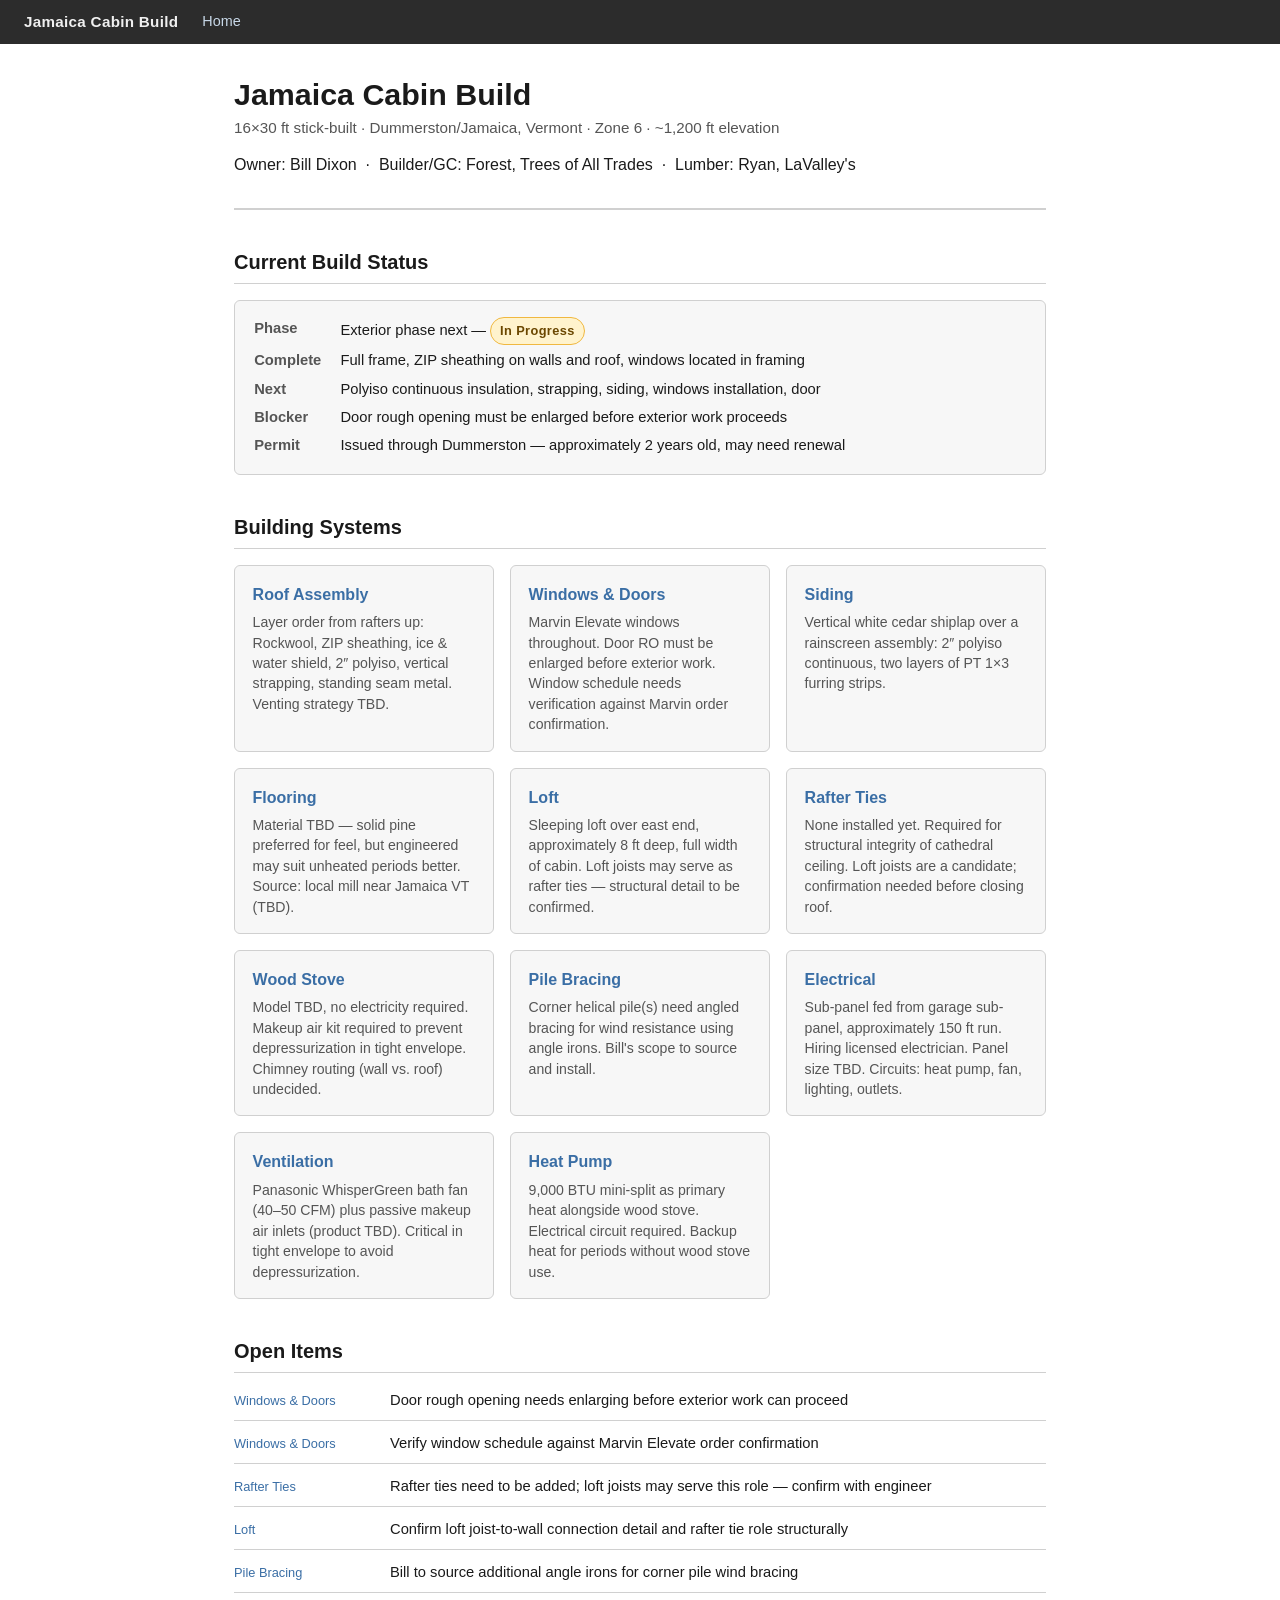
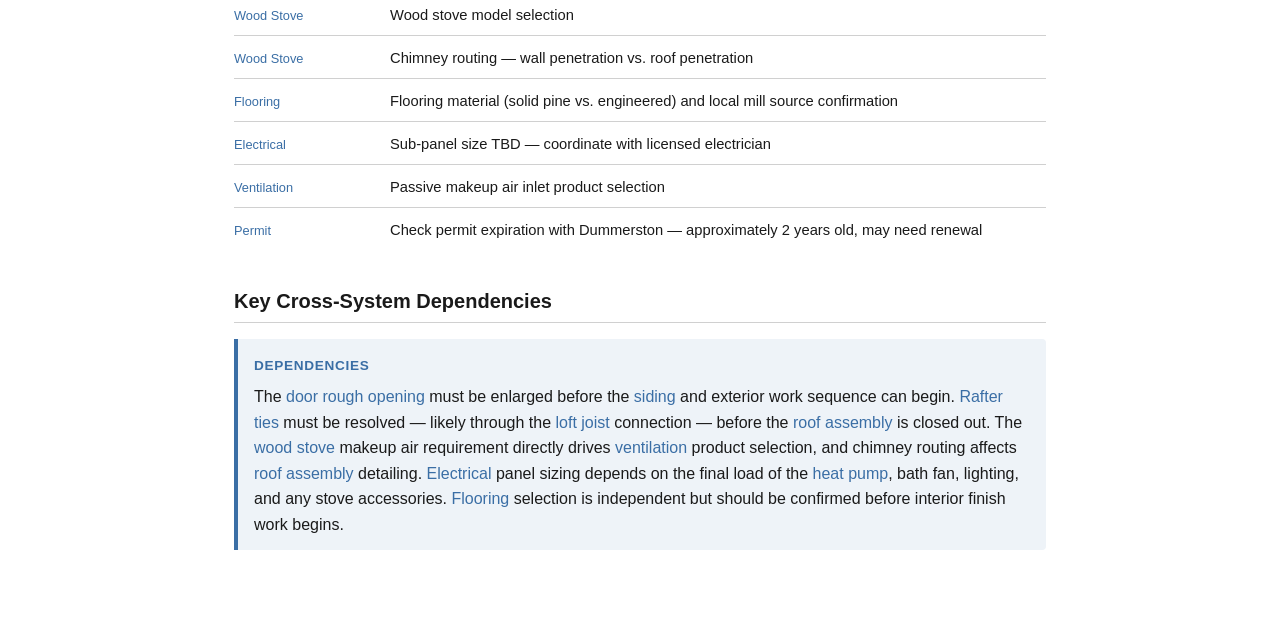
==== index.html @ e4c6d877 "Initial commit: cabin build documentation site Co-Authored-By: Claude Sonnet 4.6 <noreply@anthropic." ====
<!DOCTYPE html>
<html lang="en">
<head>
  <meta charset="UTF-8">
  <meta name="viewport" content="width=device-width, initial-scale=1.0">
  <title>Jamaica Cabin Build</title>
  <link rel="stylesheet" href="styles.css">
</head>
<body>

<nav class="site-nav">
  <span class="nav-title">Jamaica Cabin Build</span>
  <a href="index.html">Home</a>
</nav>

<main class="page-content">

  <!-- ── Project header ── -->
  <header class="page-header">
    <h1>Jamaica Cabin Build</h1>
    <p class="subtitle">16&times;30 ft stick-built &middot; Dummerston/Jamaica, Vermont &middot; Zone 6 &middot; ~1,200 ft elevation</p>
    <p>Owner: Bill Dixon &nbsp;&middot;&nbsp; Builder/GC: Forest, Trees of All Trades &nbsp;&middot;&nbsp; Lumber: Ryan, LaValley's</p>
  </header>

  <!-- ── Build status summary ── -->
  <section class="section">
    <h2>Current Build Status</h2>
    <div class="build-summary">
      <dl>
        <dt>Phase</dt>
        <dd>Exterior phase next &mdash; <span class="status-badge in-progress">In Progress</span></dd>
        <dt>Complete</dt>
        <dd>Full frame, ZIP sheathing on walls and roof, windows located in framing</dd>
        <dt>Next</dt>
        <dd>Polyiso continuous insulation, strapping, siding, windows installation, door</dd>
        <dt>Blocker</dt>
        <dd>Door rough opening must be enlarged before exterior work proceeds</dd>
        <dt>Permit</dt>
        <dd>Issued through Dummerston &mdash; approximately 2 years old, may need renewal</dd>
      </dl>
    </div>
  </section>

  <!-- ── Systems grid ── -->
  <section class="section">
    <h2>Building Systems</h2>
    <div class="systems-grid">

      <div class="system-card">
        <a href="roof-assembly.html">Roof Assembly</a>
        <p>Layer order from rafters up: Rockwool, ZIP sheathing, ice &amp; water shield, 2&Prime; polyiso, vertical strapping, standing seam metal. Venting strategy TBD.</p>
      </div>

      <div class="system-card">
        <a href="windows-doors.html">Windows &amp; Doors</a>
        <p>Marvin Elevate windows throughout. Door RO must be enlarged before exterior work. Window schedule needs verification against Marvin order confirmation.</p>
      </div>

      <div class="system-card">
        <a href="siding.html">Siding</a>
        <p>Vertical white cedar shiplap over a rainscreen assembly: 2&Prime; polyiso continuous, two layers of PT 1&times;3 furring strips.</p>
      </div>

      <div class="system-card">
        <a href="flooring.html">Flooring</a>
        <p>Material TBD &mdash; solid pine preferred for feel, but engineered may suit unheated periods better. Source: local mill near Jamaica VT (TBD).</p>
      </div>

      <div class="system-card">
        <a href="loft.html">Loft</a>
        <p>Sleeping loft over east end, approximately 8 ft deep, full width of cabin. Loft joists may serve as rafter ties &mdash; structural detail to be confirmed.</p>
      </div>

      <div class="system-card">
        <a href="rafter-ties.html">Rafter Ties</a>
        <p>None installed yet. Required for structural integrity of cathedral ceiling. Loft joists are a candidate; confirmation needed before closing roof.</p>
      </div>

      <div class="system-card">
        <a href="wood-stove.html">Wood Stove</a>
        <p>Model TBD, no electricity required. Makeup air kit required to prevent depressurization in tight envelope. Chimney routing (wall vs. roof) undecided.</p>
      </div>

      <div class="system-card">
        <a href="pile-bracing.html">Pile Bracing</a>
        <p>Corner helical pile(s) need angled bracing for wind resistance using angle irons. Bill's scope to source and install.</p>
      </div>

      <div class="system-card">
        <a href="electrical.html">Electrical</a>
        <p>Sub-panel fed from garage sub-panel, approximately 150 ft run. Hiring licensed electrician. Panel size TBD. Circuits: heat pump, fan, lighting, outlets.</p>
      </div>

      <div class="system-card">
        <a href="ventilation.html">Ventilation</a>
        <p>Panasonic WhisperGreen bath fan (40&ndash;50 CFM) plus passive makeup air inlets (product TBD). Critical in tight envelope to avoid depressurization.</p>
      </div>

      <div class="system-card">
        <a href="heat-pump.html">Heat Pump</a>
        <p>9,000 BTU mini-split as primary heat alongside wood stove. Electrical circuit required. Backup heat for periods without wood stove use.</p>
      </div>

    </div>
  </section>

  <!-- ── Open items ── -->
  <section class="section">
    <h2>Open Items</h2>
    <ul class="open-items-list">
      <li>
        <span class="item-system"><a href="windows-doors.html">Windows &amp; Doors</a></span>
        <span>Door rough opening needs enlarging before exterior work can proceed</span>
      </li>
      <li>
        <span class="item-system"><a href="windows-doors.html">Windows &amp; Doors</a></span>
        <span>Verify window schedule against Marvin Elevate order confirmation</span>
      </li>
      <li>
        <span class="item-system"><a href="rafter-ties.html">Rafter Ties</a></span>
        <span>Rafter ties need to be added; loft joists may serve this role &mdash; confirm with engineer</span>
      </li>
      <li>
        <span class="item-system"><a href="loft.html">Loft</a></span>
        <span>Confirm loft joist-to-wall connection detail and rafter tie role structurally</span>
      </li>
      <li>
        <span class="item-system"><a href="pile-bracing.html">Pile Bracing</a></span>
        <span>Bill to source additional angle irons for corner pile wind bracing</span>
      </li>
      <li>
        <span class="item-system"><a href="wood-stove.html">Wood Stove</a></span>
        <span>Wood stove model selection</span>
      </li>
      <li>
        <span class="item-system"><a href="wood-stove.html">Wood Stove</a></span>
        <span>Chimney routing &mdash; wall penetration vs. roof penetration</span>
      </li>
      <li>
        <span class="item-system"><a href="flooring.html">Flooring</a></span>
        <span>Flooring material (solid pine vs. engineered) and local mill source confirmation</span>
      </li>
      <li>
        <span class="item-system"><a href="electrical.html">Electrical</a></span>
        <span>Sub-panel size TBD &mdash; coordinate with licensed electrician</span>
      </li>
      <li>
        <span class="item-system"><a href="ventilation.html">Ventilation</a></span>
        <span>Passive makeup air inlet product selection</span>
      </li>
      <li>
        <span class="item-system"><a href="index.html">Permit</a></span>
        <span>Check permit expiration with Dummerston &mdash; approximately 2 years old, may need renewal</span>
      </li>
    </ul>
  </section>

  <!-- ── Cross-system dependencies ── -->
  <section class="section">
    <h2>Key Cross-System Dependencies</h2>
    <div class="callout">
      <p><strong>Dependencies</strong></p>
      <p>The <a href="windows-doors.html">door rough opening</a> must be enlarged before the <a href="siding.html">siding</a> and exterior work sequence can begin. <a href="rafter-ties.html">Rafter ties</a> must be resolved &mdash; likely through the <a href="loft.html">loft joist</a> connection &mdash; before the <a href="roof-assembly.html">roof assembly</a> is closed out. The <a href="wood-stove.html">wood stove</a> makeup air requirement directly drives <a href="ventilation.html">ventilation</a> product selection, and chimney routing affects <a href="roof-assembly.html">roof assembly</a> detailing. <a href="electrical.html">Electrical</a> panel sizing depends on the final load of the <a href="heat-pump.html">heat pump</a>, bath fan, lighting, and any stove accessories. <a href="flooring.html">Flooring</a> selection is independent but should be confirmed before interior finish work begins.</p>
    </div>
  </section>

</main>

</body>
</html>
---- styles.css ----
/* Jamaica Cabin Build -- shared stylesheet */

*, *::before, *::after {
  box-sizing: border-box;
}

:root {
  --color-bg: #ffffff;
  --color-text: #1a1a1a;
  --color-text-muted: #555555;
  --color-border: #d0d0d0;
  --color-nav-bg: #2c2c2c;
  --color-nav-text: #f0f0f0;
  --color-nav-link: #c8d8e8;
  --color-section-bg: #f7f7f7;
  --color-callout-bg: #eef3f8;
  --color-callout-border: #3a6ea5;
  --badge-decided-bg: #d4edda;
  --badge-decided-text: #1a5c2a;
  --badge-decided-border: #82c896;
  --badge-inprogress-bg: #fff3cd;
  --badge-inprogress-text: #6b4700;
  --badge-inprogress-border: #f0b840;
  --badge-open-bg: #f8d7da;
  --badge-open-text: #7a1a1f;
  --badge-open-border: #e07070;
  --max-width: 860px;
}

body {
  font-family: -apple-system, BlinkMacSystemFont, "Segoe UI", Roboto, Helvetica, Arial, sans-serif;
  font-size: 16px;
  line-height: 1.6;
  color: var(--color-text);
  background: var(--color-bg);
  margin: 0;
  padding: 0;
}

/* ── Navigation ── */

.site-nav {
  background: var(--color-nav-bg);
  padding: 0.6rem 1.5rem;
  display: flex;
  align-items: center;
  gap: 1.5rem;
}

.site-nav .nav-title {
  color: var(--color-nav-text);
  font-weight: 600;
  font-size: 0.95rem;
  letter-spacing: 0.02em;
  white-space: nowrap;
}

.site-nav a {
  color: var(--color-nav-link);
  text-decoration: none;
  font-size: 0.9rem;
}

.site-nav a:hover {
  text-decoration: underline;
}

/* ── Page layout ── */

.page-content {
  max-width: var(--max-width);
  margin: 0 auto;
  padding: 2rem 1.5rem 4rem;
}

/* ── Typography ── */

h1 {
  font-size: 1.9rem;
  font-weight: 700;
  margin: 0 0 0.25rem;
  line-height: 1.2;
}

h2 {
  font-size: 1.25rem;
  font-weight: 600;
  margin: 2.25rem 0 0.6rem;
  padding-bottom: 0.3rem;
  border-bottom: 1px solid var(--color-border);
}

h3 {
  font-size: 1rem;
  font-weight: 600;
  margin: 1.25rem 0 0.4rem;
}

p {
  margin: 0.5rem 0 0.9rem;
}

ul, ol {
  margin: 0.4rem 0 0.9rem;
  padding-left: 1.4rem;
}

li {
  margin-bottom: 0.25rem;
}

a {
  color: var(--color-callout-border);
  text-decoration: none;
}

a:hover {
  text-decoration: underline;
}

/* ── Page header ── */

.page-header {
  margin-bottom: 2rem;
  padding-bottom: 1rem;
  border-bottom: 2px solid var(--color-border);
}

.page-header .subtitle {
  color: var(--color-text-muted);
  font-size: 0.95rem;
  margin: 0.25rem 0 0.75rem;
}

/* ── Status badges ── */

.status-badge {
  display: inline-block;
  padding: 0.2em 0.7em;
  border-radius: 999px;
  font-size: 0.8rem;
  font-weight: 600;
  letter-spacing: 0.03em;
  border: 1px solid transparent;
  vertical-align: middle;
}

.status-badge.decided {
  background: var(--badge-decided-bg);
  color: var(--badge-decided-text);
  border-color: var(--badge-decided-border);
}

.status-badge.in-progress {
  background: var(--badge-inprogress-bg);
  color: var(--badge-inprogress-text);
  border-color: var(--badge-inprogress-border);
}

.status-badge.open {
  background: var(--badge-open-bg);
  color: var(--badge-open-text);
  border-color: var(--badge-open-border);
}

/* ── Callout / dependency box ── */

.callout {
  background: var(--color-callout-bg);
  border-left: 4px solid var(--color-callout-border);
  padding: 0.8rem 1rem;
  margin: 1rem 0;
  border-radius: 0 4px 4px 0;
}

.callout p {
  margin: 0 0 0.4rem;
}

.callout p:last-child {
  margin-bottom: 0;
}

.callout strong {
  font-size: 0.85rem;
  text-transform: uppercase;
  letter-spacing: 0.05em;
  color: var(--color-callout-border);
}

/* ── Systems grid (index page) ── */

.systems-grid {
  display: grid;
  grid-template-columns: repeat(auto-fill, minmax(240px, 1fr));
  gap: 1rem;
  margin: 1rem 0 2rem;
}

.system-card {
  border: 1px solid var(--color-border);
  border-radius: 6px;
  padding: 1rem 1.1rem;
  background: var(--color-section-bg);
  transition: border-color 0.15s;
}

.system-card:hover {
  border-color: var(--color-callout-border);
}

.system-card a {
  font-weight: 600;
  font-size: 1rem;
  display: block;
  margin-bottom: 0.3rem;
}

.system-card p {
  font-size: 0.88rem;
  color: var(--color-text-muted);
  margin: 0;
  line-height: 1.45;
}

/* ── Open items table ── */

.open-items-list {
  list-style: none;
  padding: 0;
  margin: 0.5rem 0 1.5rem;
}

.open-items-list li {
  display: flex;
  gap: 1rem;
  align-items: baseline;
  padding: 0.45rem 0;
  border-bottom: 1px solid var(--color-border);
  font-size: 0.92rem;
}

.open-items-list li:last-child {
  border-bottom: none;
}

.open-items-list .item-system {
  flex-shrink: 0;
  font-size: 0.8rem;
  color: var(--color-text-muted);
  min-width: 140px;
}

/* ── Section wrapper (print page-break) ── */

.section {
  page-break-inside: avoid;
}

/* ── Build status summary ── */

.build-summary {
  background: var(--color-section-bg);
  border: 1px solid var(--color-border);
  border-radius: 6px;
  padding: 1rem 1.2rem;
  margin: 1rem 0 2rem;
  font-size: 0.92rem;
}

.build-summary dl {
  display: grid;
  grid-template-columns: max-content 1fr;
  gap: 0.3rem 1.2rem;
  margin: 0;
}

.build-summary dt {
  font-weight: 600;
  color: var(--color-text-muted);
}

.build-summary dd {
  margin: 0;
}

/* ── Dependencies prose note ── */

.deps-note {
  font-size: 0.92rem;
  color: var(--color-text-muted);
  border-top: 1px solid var(--color-border);
  padding-top: 1rem;
  margin-top: 2rem;
}

/* ── Specs table ── */

.specs-table {
  width: 100%;
  border-collapse: collapse;
  font-size: 0.92rem;
  margin: 0.75rem 0 1.25rem;
}

.specs-table th {
  text-align: left;
  font-weight: 600;
  padding: 0.5rem 0.75rem;
  background: var(--color-section-bg);
  border-bottom: 2px solid var(--color-border);
}

.specs-table td {
  padding: 0.45rem 0.75rem;
  border-bottom: 1px solid var(--color-border);
  vertical-align: top;
}

.specs-table td:first-child {
  font-weight: 500;
  width: 200px;
  white-space: nowrap;
}

.specs-table tr:last-child td {
  border-bottom: none;
}

/* ── Diagram ── */

figure {
  margin: 1.25rem 0;
}

figcaption {
  font-size: 0.82rem;
  color: var(--color-text-muted);
  margin-top: 0.4rem;
  font-style: italic;
}

/* ── Decision items ── */

.decision-reason {
  font-size: 0.88rem;
  color: var(--color-text-muted);
  margin: 0.2rem 0 0.8rem;
  padding-left: 0.75rem;
  border-left: 2px solid var(--color-border);
}

/* ── Print stylesheet ── */

@media print {
  .site-nav {
    display: none;
  }

  .status-badge {
    display: none;
  }

  body {
    font-size: 11pt;
    color: #000;
  }

  a {
    color: #000;
    text-decoration: none;
  }

  a[href]::after {
    content: none;
  }

  .page-content {
    max-width: 100%;
    padding: 0;
  }

  .systems-grid {
    display: block;
  }

  .system-card {
    border: none;
    background: none;
    padding: 0.2rem 0;
    break-inside: avoid;
  }

  .callout {
    border-left: 2px solid #000;
    background: none;
  }

  .section {
    page-break-inside: avoid;
  }

  h2 {
    page-break-after: avoid;
  }
}
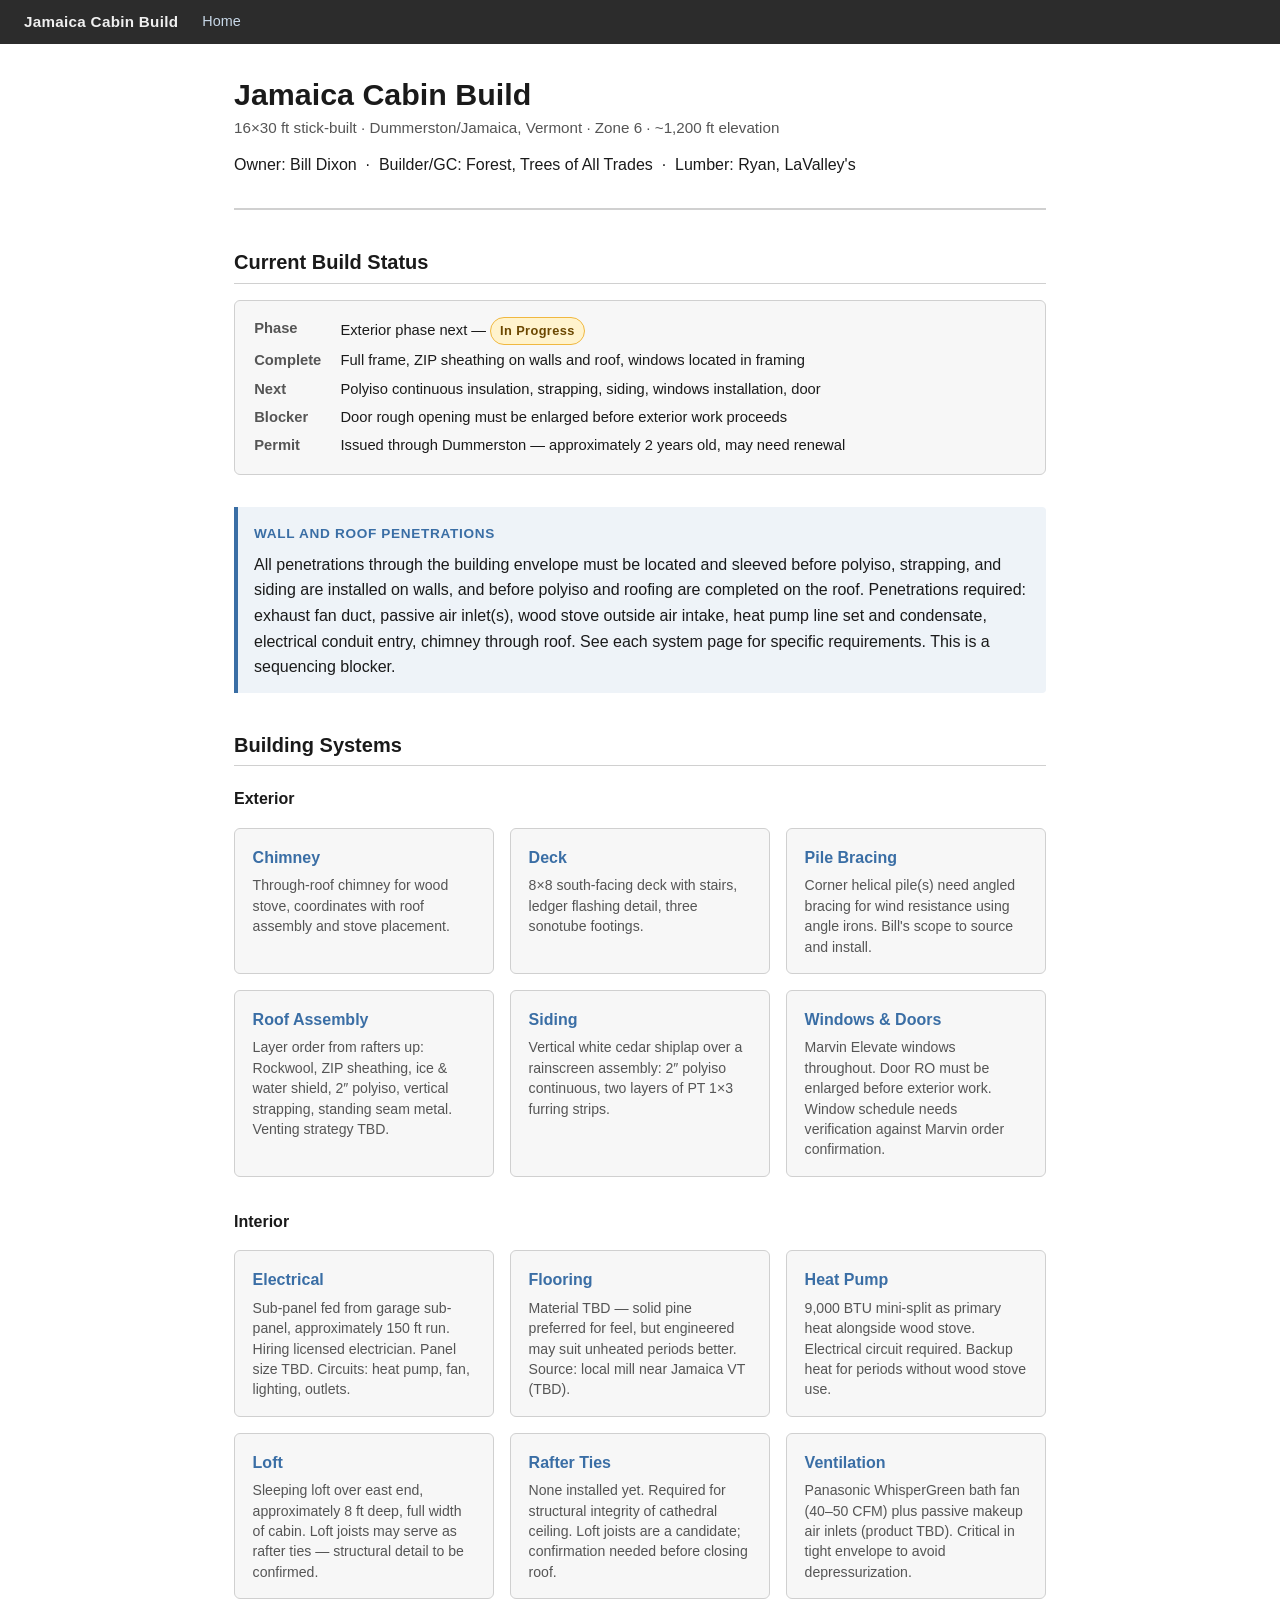
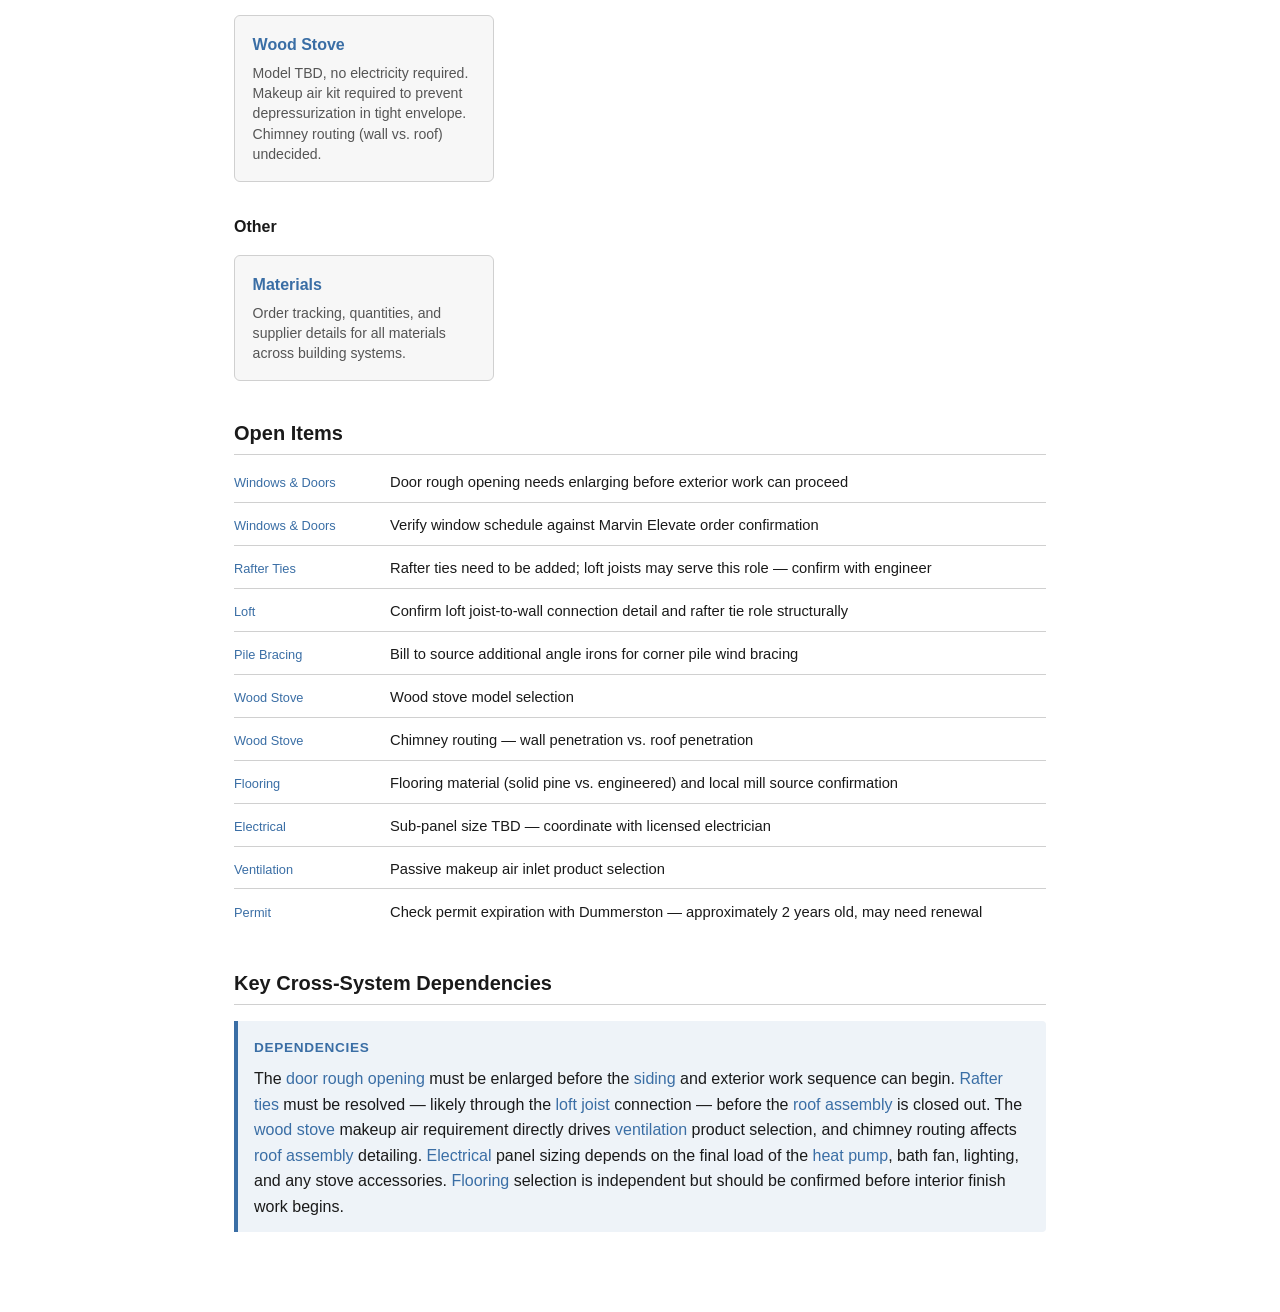
==== commit 5471406f: "Restructure index grid into groups, add penetrations blocker callout Co-Authored-By: Claude Sonnet 4" ====
--- a/index.html
+++ b/index.html
@@ -39,12 +39,33 @@
         <dd>Issued through Dummerston &mdash; approximately 2 years old, may need renewal</dd>
       </dl>
     </div>
+    <div class="callout">
+      <p><strong>Wall and roof penetrations</strong></p>
+      <p>All penetrations through the building envelope must be located and sleeved before polyiso, strapping, and siding are installed on walls, and before polyiso and roofing are completed on the roof. Penetrations required: exhaust fan duct, passive air inlet(s), wood stove outside air intake, heat pump line set and condensate, electrical conduit entry, chimney through roof. See each system page for specific requirements. This is a sequencing blocker.</p>
+    </div>
   </section>
 
   <!-- ── Systems grid ── -->
   <section class="section">
     <h2>Building Systems</h2>
+
+    <h3>Exterior</h3>
     <div class="systems-grid">
+
+      <div class="system-card">
+        <a href="chimney.html">Chimney</a>
+        <p>Through-roof chimney for wood stove, coordinates with roof assembly and stove placement.</p>
+      </div>
+
+      <div class="system-card">
+        <a href="deck.html">Deck</a>
+        <p>8&times;8 south-facing deck with stairs, ledger flashing detail, three sonotube footings.</p>
+      </div>
+
+      <div class="system-card">
+        <a href="pile-bracing.html">Pile Bracing</a>
+        <p>Corner helical pile(s) need angled bracing for wind resistance using angle irons. Bill's scope to source and install.</p>
+      </div>
 
       <div class="system-card">
         <a href="roof-assembly.html">Roof Assembly</a>
@@ -52,13 +73,23 @@
       </div>
 
       <div class="system-card">
+        <a href="siding.html">Siding</a>
+        <p>Vertical white cedar shiplap over a rainscreen assembly: 2&Prime; polyiso continuous, two layers of PT 1&times;3 furring strips.</p>
+      </div>
+
+      <div class="system-card">
         <a href="windows-doors.html">Windows &amp; Doors</a>
         <p>Marvin Elevate windows throughout. Door RO must be enlarged before exterior work. Window schedule needs verification against Marvin order confirmation.</p>
       </div>
 
-      <div class="system-card">
-        <a href="siding.html">Siding</a>
-        <p>Vertical white cedar shiplap over a rainscreen assembly: 2&Prime; polyiso continuous, two layers of PT 1&times;3 furring strips.</p>
+    </div>
+
+    <h3>Interior</h3>
+    <div class="systems-grid">
+
+      <div class="system-card">
+        <a href="electrical.html">Electrical</a>
+        <p>Sub-panel fed from garage sub-panel, approximately 150 ft run. Hiring licensed electrician. Panel size TBD. Circuits: heat pump, fan, lighting, outlets.</p>
       </div>
 
       <div class="system-card">
@@ -67,6 +98,11 @@
       </div>
 
       <div class="system-card">
+        <a href="heat-pump.html">Heat Pump</a>
+        <p>9,000 BTU mini-split as primary heat alongside wood stove. Electrical circuit required. Backup heat for periods without wood stove use.</p>
+      </div>
+
+      <div class="system-card">
         <a href="loft.html">Loft</a>
         <p>Sleeping loft over east end, approximately 8 ft deep, full width of cabin. Loft joists may serve as rafter ties &mdash; structural detail to be confirmed.</p>
       </div>
@@ -77,31 +113,27 @@
       </div>
 
       <div class="system-card">
+        <a href="ventilation.html">Ventilation</a>
+        <p>Panasonic WhisperGreen bath fan (40&ndash;50 CFM) plus passive makeup air inlets (product TBD). Critical in tight envelope to avoid depressurization.</p>
+      </div>
+
+      <div class="system-card">
         <a href="wood-stove.html">Wood Stove</a>
         <p>Model TBD, no electricity required. Makeup air kit required to prevent depressurization in tight envelope. Chimney routing (wall vs. roof) undecided.</p>
       </div>
 
-      <div class="system-card">
-        <a href="pile-bracing.html">Pile Bracing</a>
-        <p>Corner helical pile(s) need angled bracing for wind resistance using angle irons. Bill's scope to source and install.</p>
-      </div>
-
-      <div class="system-card">
-        <a href="electrical.html">Electrical</a>
-        <p>Sub-panel fed from garage sub-panel, approximately 150 ft run. Hiring licensed electrician. Panel size TBD. Circuits: heat pump, fan, lighting, outlets.</p>
-      </div>
-
-      <div class="system-card">
-        <a href="ventilation.html">Ventilation</a>
-        <p>Panasonic WhisperGreen bath fan (40&ndash;50 CFM) plus passive makeup air inlets (product TBD). Critical in tight envelope to avoid depressurization.</p>
-      </div>
-
-      <div class="system-card">
-        <a href="heat-pump.html">Heat Pump</a>
-        <p>9,000 BTU mini-split as primary heat alongside wood stove. Electrical circuit required. Backup heat for periods without wood stove use.</p>
-      </div>
-
-    </div>
+    </div>
+
+    <h3>Other</h3>
+    <div class="systems-grid">
+
+      <div class="system-card">
+        <a href="materials.html">Materials</a>
+        <p>Order tracking, quantities, and supplier details for all materials across building systems.</p>
+      </div>
+
+    </div>
+
   </section>
 
   <!-- ── Open items ── -->
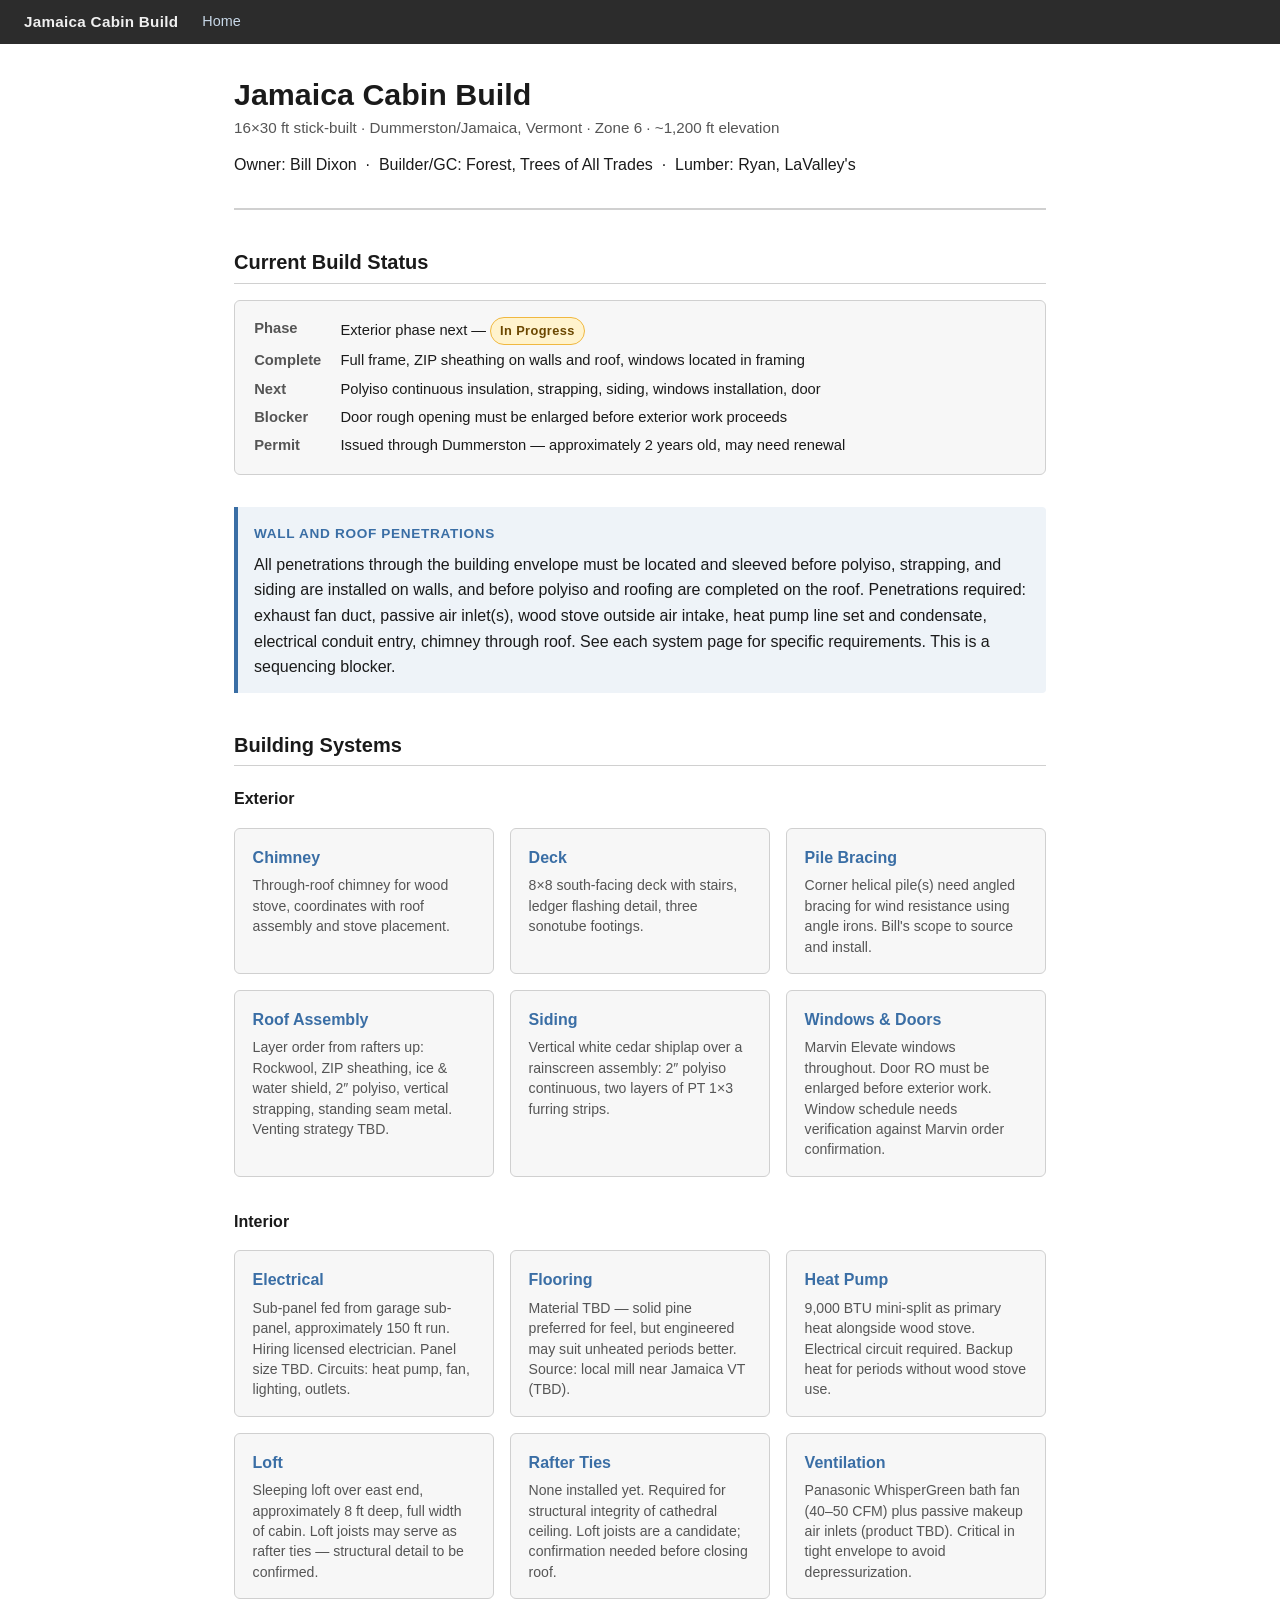
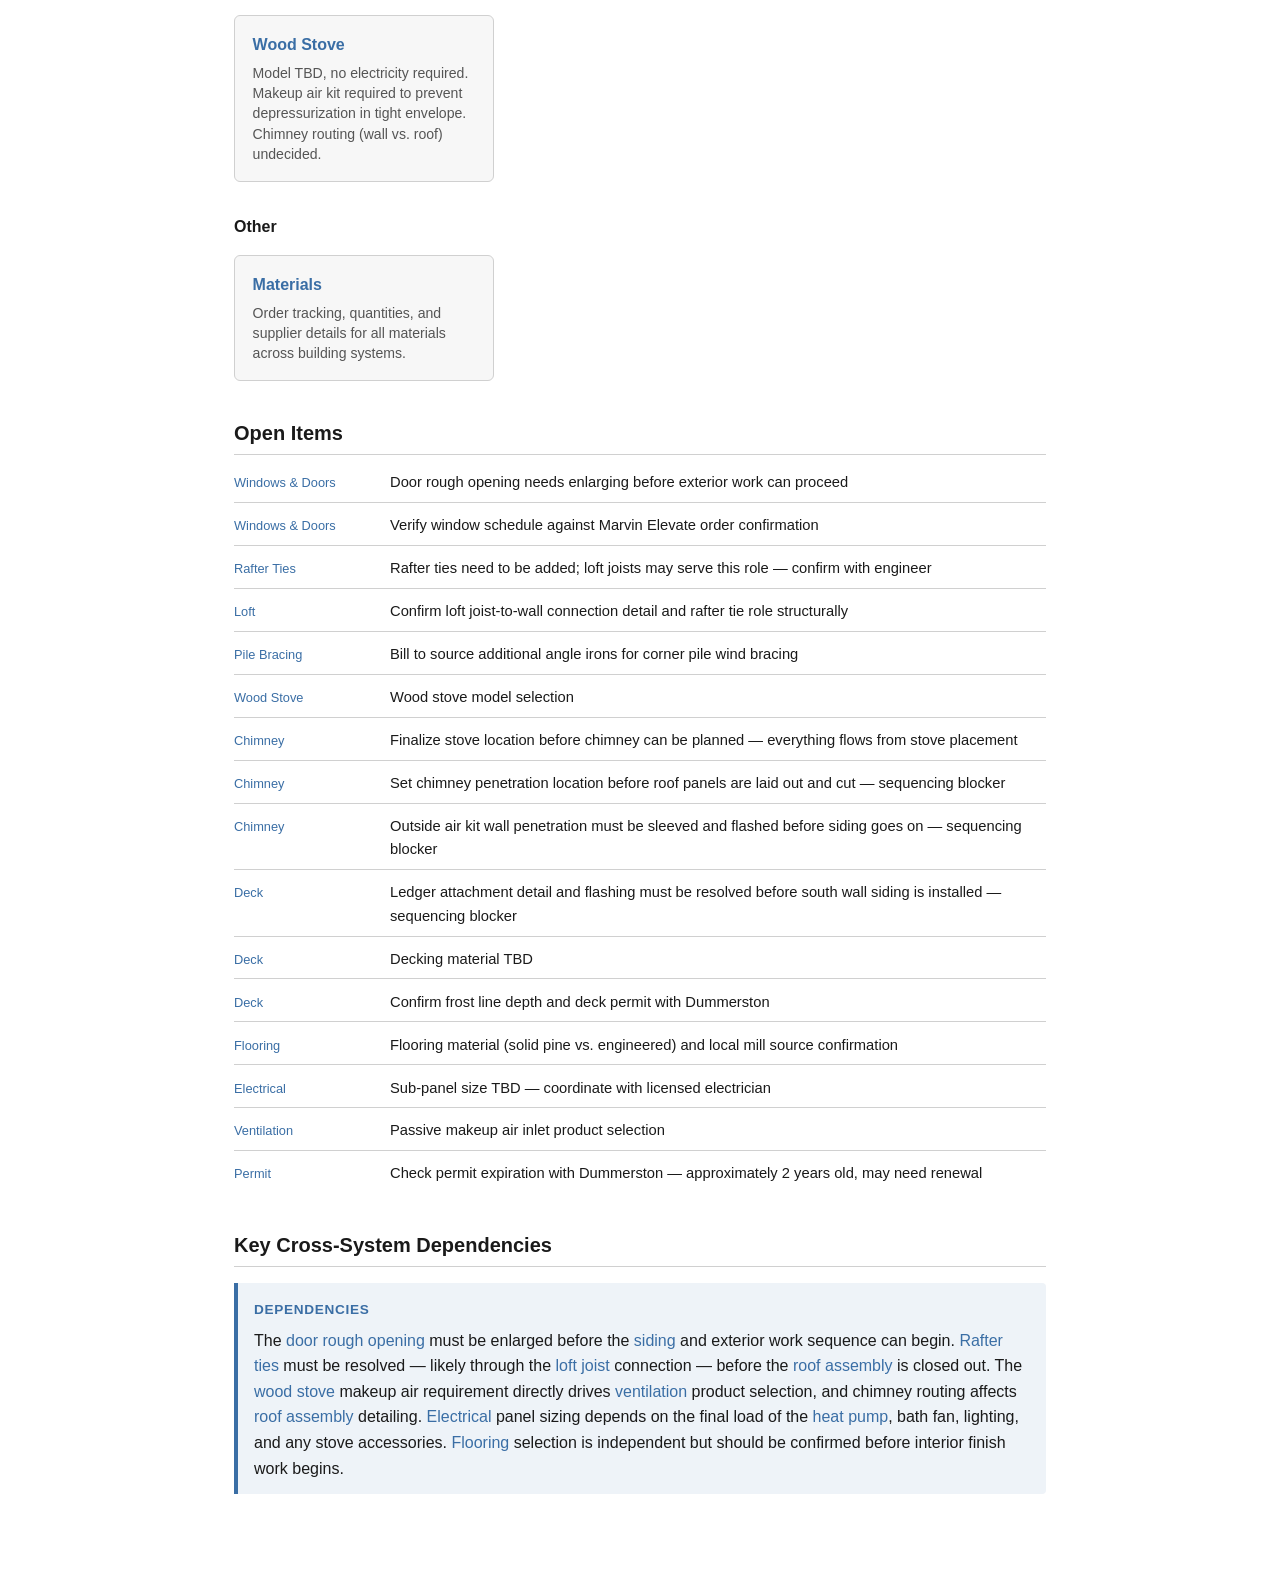
==== commit c70dfe8b: "Add chimney, deck, wood-stove pages; update ventilation and index New system pages: chimney.html (Op" ====
--- a/index.html
+++ b/index.html
@@ -165,8 +165,28 @@
         <span>Wood stove model selection</span>
       </li>
       <li>
-        <span class="item-system"><a href="wood-stove.html">Wood Stove</a></span>
-        <span>Chimney routing &mdash; wall penetration vs. roof penetration</span>
+        <span class="item-system"><a href="chimney.html">Chimney</a></span>
+        <span>Finalize stove location before chimney can be planned &mdash; everything flows from stove placement</span>
+      </li>
+      <li>
+        <span class="item-system"><a href="chimney.html">Chimney</a></span>
+        <span>Set chimney penetration location before roof panels are laid out and cut &mdash; sequencing blocker</span>
+      </li>
+      <li>
+        <span class="item-system"><a href="chimney.html">Chimney</a></span>
+        <span>Outside air kit wall penetration must be sleeved and flashed before siding goes on &mdash; sequencing blocker</span>
+      </li>
+      <li>
+        <span class="item-system"><a href="deck.html">Deck</a></span>
+        <span>Ledger attachment detail and flashing must be resolved before south wall siding is installed &mdash; sequencing blocker</span>
+      </li>
+      <li>
+        <span class="item-system"><a href="deck.html">Deck</a></span>
+        <span>Decking material TBD</span>
+      </li>
+      <li>
+        <span class="item-system"><a href="deck.html">Deck</a></span>
+        <span>Confirm frost line depth and deck permit with Dummerston</span>
       </li>
       <li>
         <span class="item-system"><a href="flooring.html">Flooring</a></span>
